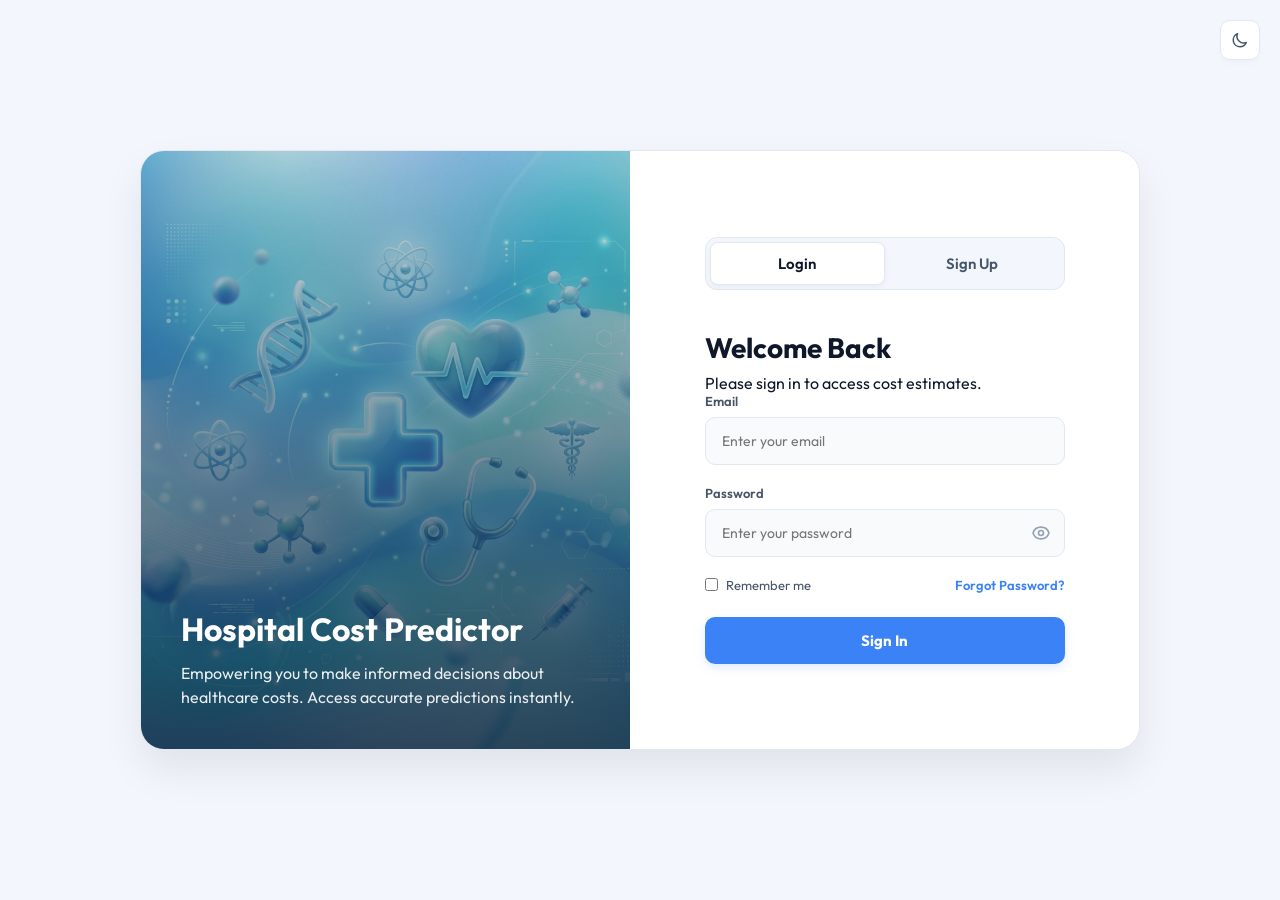
==== frontend/auth.html @ 9dcb3baa "update model" ====
<!-- 
Hospital Cost Estimator - Landing and Authentication Page (auth.html)
======================================================
This page serves as the entrypoint for users, providing:
1. Dual forms for User Signup and User Login..
2. Client-side theme switching (Light vs Dark mode) persisting in localStorage.
3. Password visibility toggle (show/hide password input).
4. Fetch-based asynchronous submissions communicating with Fflask backend API endpoints.
-->
<!DOCTYPE html>
<html lang="en">

<head>
    <meta charset="UTF-8">
    <meta name="viewport" content="width=device-width, initial-scale=1.0">
    <title>Hospital Cost Predictor - Welcome</title>
    <!-- Premium Font family selection from Google Fonts -->
    <link href="https://fonts.googleapis.com/css2?family=Outfit:wght@300;400;500;600;700&display=swap" rel="stylesheet">
    <!-- Links to auth.css which handles split layout and theme variables styling -->
    <link rel="stylesheet" href="auth.css">
</head>

<body>
    <!-- 
      Theme Toggle Button
      Allows toggle between light/dark themes by toggling '.dark-theme' class on <body>
    -->
    <button id="themeToggle" class="theme-toggle-btn" aria-label="Toggle Theme">
        <!-- SVG icon for Light Mode (Sun) -->
        <svg id="sunIcon" xmlns="http://www.w3.org/2000/svg" fill="none" viewBox="0 0 24 24" stroke="currentColor"
            style="display: none;">
            <path stroke-linecap="round" stroke-linejoin="round" stroke-width="2"
                d="M12 3v1m0 16v1m9-9h-1M4 9H3m15.364-6.364l-.707.707M6.343 17.657l-.707.707m12.728 0l-.707-.707M6.343 6.343l-.707-.707M14 12a2 2 0 11-4 0 2 2 0 014 0z" />
        </svg>
        <!-- SVG icon for Dark Mode (Moon) -->
        <svg id="moonIcon" xmlns="http://www.w3.org/2000/svg" fill="none" viewBox="0 0 24 24" stroke="currentColor">
            <path stroke-linecap="round" stroke-linejoin="round" stroke-width="2"
                d="M20.354 15.354A9 9 0 018.646 3.646 9.003 9.003 0 0012 21a9.003 9.003 0 008.354-5.646z" />
        </svg>
    </button>

    <!-- Split Screen Main Wrapper Container -->
    <div class="container">
        <!-- Left Panel: Graphic overlay and brand description -->
        <div class="left-panel">
            <div class="overlay"></div>
            <div class="content">
                <h1>Hospital Cost Predictor</h1>
                <p>Empowering you to make informed decisions about healthcare costs. Access accurate predictions
                    instantly.</p>
            </div>
        </div>

        <!-- Right Panel: Authentication Forms box -->
        <div class="right-panel">
            <div class="auth-box">
                <!-- Custom Alert Banner for UI notification messages -->
                <div id="authAlert" class="custom-alert"></div>

                <!-- Tab Toggle Controls (Login vs Sign Up) -->
                <div class="toggle-container">
                    <button class="toggle-btn active" id="btn-login" onclick="switchTab('login')">Login</button>
                    <button class="toggle-btn" id="btn-signup" onclick="switchTab('signup')">Sign Up</button>
                    <!-- Visual slider indicator that moves under the active tab -->
                    <div class="toggle-indicator" id="indicator"></div>
                </div>

                <!-- Login Form -->
                <form id="login-form" class="auth-form active">
                    <h2>Welcome Back</h2>
                    <p class="subtitle">Please sign in to access cost estimates.</p>
                    <div class="input-group">
                        <label for="login-email">Email</label>
                        <div class="input-wrapper">
                            <input type="email" id="login-email" name="email" placeholder="Enter your email" required>
                        </div>
                    </div>
                    <div class="input-group">
                        <label for="login-password">Password</label>
                        <div class="input-wrapper">
                            <input type="password" id="login-password" name="password" placeholder="Enter your password"
                                required>
                            <!-- Clickable element to show/hide plaintext password -->
                            <span class="password-toggle-icon" onclick="togglePasswordVisibility('login-password')">
                                <svg xmlns="http://www.w3.org/2000/svg" fill="none" viewBox="0 0 24 24"
                                    stroke="currentColor" stroke-width="2">
                                    <path stroke-linecap="round" stroke-linejoin="round"
                                        d="M15 12a3 3 0 11-6 0 3 3 0 016 0z" />
                                    <path stroke-linecap="round" stroke-linejoin="round"
                                        d="M2.458 12C3.732 7.943 7.523 5 12 5c4.478 0 8.268 2.943 9.542 7-1.274 4.057-5.064 7-9.542 7-4.477 0-8.268-2.943-9.542-7z" />
                                </svg>
                            </span>
                        </div>
                    </div>
                    <div class="options">
                        <label class="remember">
                            <input type="checkbox"> Remember me
                        </label>
                        <a href="#" class="forgot">Forgot Password?</a>
                    </div>
                    <button type="submit" class="primary-btn">Sign In</button>
                </form>

                <!-- Signup Form -->
                <form id="signup-form" class="auth-form">
                    <h2>Create Account</h2>
                    <p class="subtitle">Sign up to get instant transparency ranges.</p>
                    <div class="input-group">
                        <label for="signup-name">Full Name</label>
                        <div class="input-wrapper">
                            <input type="text" id="signup-name" name="name" placeholder="Enter your name" required>
                        </div>
                    </div>
                    <div class="input-group">
                        <label for="signup-email">Email</label>
                        <div class="input-wrapper">
                            <input type="email" id="signup-email" name="email" placeholder="Enter your email" required>
                        </div>
                    </div>
                    <div class="input-group">
                        <label for="signup-password">Password</label>
                        <div class="input-wrapper">
                            <input type="password" id="signup-password" name="password" placeholder="Create a password"
                                required>
                            <!-- Clickable element to show/hide plaintext password -->
                            <span class="password-toggle-icon" onclick="togglePasswordVisibility('signup-password')">
                                <svg xmlns="http://www.w3.org/2000/svg" fill="none" viewBox="0 0 24 24"
                                    stroke="currentColor" stroke-width="2">
                                    <path stroke-linecap="round" stroke-linejoin="round"
                                        d="M15 12a3 3 0 11-6 0 3 3 0 016 0z" />
                                    <path stroke-linecap="round" stroke-linejoin="round"
                                        d="M2.458 12C3.732 7.943 7.523 5 12 5c4.478 0 8.268 2.943 9.542 7-1.274 4.057-5.064 7-9.542 7-4.477 0-8.268-2.943-9.542-7z" />
                                </svg>
                            </span>
                        </div>
                    </div>
                    <button type="submit" class="primary-btn">Create Account</button>
                </form>
            </div>
        </div>
    </div>

    <!-- Client-side Logic Script -->
    <script>
        // =====================================================================
        // Theme Toggle Manager
        // =====================================================================
        const themeToggleBtn = document.getElementById('themeToggle');
        const sunIcon = document.getElementById('sunIcon');
        const moonIcon = document.getElementById('moonIcon');

        // Check localStorage to apply user's preferred layout theme
        if (localStorage.getItem('theme') === 'dark') {
            document.body.classList.add('dark-theme');
            sunIcon.style.display = 'block';
            moonIcon.style.display = 'none';
        } else {
            document.body.classList.remove('dark-theme');
            sunIcon.style.display = 'none';
            moonIcon.style.display = 'block';
        }

        // Toggle stylesheet classes and icons on click
        themeToggleBtn.addEventListener('click', () => {
            document.body.classList.toggle('dark-theme');
            const isDark = document.body.classList.contains('dark-theme');
            localStorage.setItem('theme', isDark ? 'dark' : 'light');
            if (isDark) {
                sunIcon.style.display = 'block';
                moonIcon.style.display = 'none';
            } else {
                sunIcon.style.display = 'none';
                moonIcon.style.display = 'block';
            }
        });

        // =====================================================================
        // Alert Banners Helper Functions
        // =====================================================================
        const alertDiv = document.getElementById('authAlert');
        function hideAlert() {
            alertDiv.style.display = 'none';
        }
        function showAlert(msg) {
            alertDiv.textContent = msg;
            alertDiv.style.display = 'block';
        }

        // =====================================================================
        // Tab Navigation Toggle Logic
        // =====================================================================
        function switchTab(tab) {
            hideAlert();
            const loginForm = document.getElementById('login-form');
            const signupForm = document.getElementById('signup-form');
            const indicator = document.getElementById('indicator');
            const btnLogin = document.getElementById('btn-login');
            const btnSignup = document.getElementById('btn-signup');

            if (tab === 'login') {
                loginForm.classList.add('active');
                signupForm.classList.remove('active');
                indicator.style.transform = 'translateX(0)';
                btnLogin.classList.add('active');
                btnSignup.classList.remove('active');
            } else {
                signupForm.classList.add('active');
                loginForm.classList.remove('active');
                indicator.style.transform = 'translateX(100%)';
                btnSignup.classList.add('active');
                btnLogin.classList.remove('active');
            }
        }

        // =====================================================================
        // Password Visibility show/hide logic
        // =====================================================================
        function togglePasswordVisibility(inputId) {
            const passwordInput = document.getElementById(inputId);
            if (passwordInput.type === 'password') {
                passwordInput.type = 'text';
            } else {
                passwordInput.type = 'password';
            }
        }

        // =====================================================================
        // Sign In Request Submit API Call
        // =====================================================================
        document.getElementById('login-form').addEventListener('submit', function (e) {
            e.preventDefault(); // Prevent standard page reloads
            hideAlert();

            const email = document.getElementById('login-email').value;
            const password = document.getElementById('login-password').value;

            // Submit values asynchronously using Fetch API
            fetch('/api/login', {
                method: 'POST',
                headers: { 'Content-Type': 'application/json' },
                body: JSON.stringify({ email: email, password: password })
            })
                .then(response => {
                    if (!response.ok) {
                        return response.json().then(err => { throw new Error(err.message || 'Invalid email or password.') });
                    }
                    return response.json();
                })
                .then(data => {
                    if (data.success) {
                        // Redirect to prediction tool dashboard on success
                        window.location.href = '/index.html';
                    } else {
                        showAlert(data.message || 'Invalid email or password.');
                    }
                })
                .catch(err => {
                    console.error('Error:', err);
                    showAlert(err.message);
                });
        });

        // =====================================================================
        // Account Creation (Sign Up) Submit API Call
        // =====================================================================
        document.getElementById('signup-form').addEventListener('submit', function (e) {
            e.preventDefault(); // Prevent page refresh
            hideAlert();

            const name = document.getElementById('signup-name').value;
            const email = document.getElementById('signup-email').value;
            const password = document.getElementById('signup-password').value;

            fetch('/api/signup', {
                method: 'POST',
                headers: { 'Content-Type': 'application/json' },
                body: JSON.stringify({ name: name, email: email, password: password })
            })
                .then(response => {
                    if (!response.ok) {
                        return response.json().then(err => { throw new Error(err.message || 'Signup failed.') });
                    }
                    return response.json();
                })
                .then(data => {
                    if (data.success) {
                        // Immediately navigate into the index dashboard since signup automatically starts a session
                        window.location.href = '/index.html';
                    } else {
                        showAlert(data.message || 'Account creation failed.');
                    }
                })
                .catch(err => {
                    console.error('Error:', err);
                    showAlert(err.message);
                });
        });
    </script>
</body>

</html>
---- frontend/auth.css ----
/*
Hospital Cost Estimator - Authentication Layout Stylesheet (auth.css)
==================================================================

This sheet controls the layout and styles of the landing/authentication page:
1. Design variables (Tokens) for CSS properties, enabling light and dark modes.
2. Split-screen layout (left panel image backdrop, right panel input form).
3. Sliding transition animations for toggle switches and modal fades.
4. Input fields, validation, error messages, and hover behaviors.
5. Responsive breakpoints for tablets and mobile devices.
*/

/* ==========================================
   1. Design Tokens & CSS Variables
   ========================================== */
:root {
    /* Light Mode Palette */
    --bg-primary: #f3f6fd;
    --bg-secondary: #ffffff;
    --bg-tertiary: #f8fafc;
    --text-primary: #0f172a;
    --text-secondary: #475569;
    --text-muted: #94a3b8;
    --border-color: #e2e8f0;
    --accent-blue: #3b82f6;
    --accent-blue-hover: #2563eb;
    --shadow-lg: 0 20px 40px rgba(0, 0, 0, 0.08);
    --input-border-radius: 10px;
    --transition-speed: 0.3s;
}

body.dark-theme {
    /* Dark Mode Palette overrides */
    --bg-primary: #080c14;
    --bg-secondary: #111722;
    --bg-tertiary: #19212f;
    --text-primary: #f1f5f9;
    --text-secondary: #94a3b8;
    --text-muted: #57657a;
    --border-color: #242f41;
    --accent-blue: #3b82f6;
    --accent-blue-hover: #60a5fa;
    --shadow-lg: 0 20px 40px rgba(0, 0, 0, 0.3);
}

/* ==========================================
   2. Core Document Styles
   ========================================== */
* {
    margin: 0;
    padding: 0;
    box-sizing: border-box;
    font-family: 'Outfit', sans-serif;
}

body {
    background-color: var(--bg-primary);
    color: var(--text-primary);
    display: flex;
    justify-content: center;
    align-items: center;
    min-height: 100vh;
    padding: 20px;
    transition: background-color var(--transition-speed) ease, color var(--transition-speed) ease;
}

/* ==========================================
   3. Float Theme Toggle Switch
   ========================================== */
.theme-toggle-btn {
    position: absolute;
    top: 20px;
    right: 20px;
    display: flex;
    align-items: center;
    justify-content: center;
    width: 40px;
    height: 40px;
    background: var(--bg-secondary);
    border: 1px solid var(--border-color);
    border-radius: 10px;
    color: var(--text-secondary);
    cursor: pointer;
    transition: all var(--transition-speed) ease;
    box-shadow: 0 4px 6px rgba(0, 0, 0, 0.02);
    z-index: 100;
}

.theme-toggle-btn:hover {
    color: var(--accent-blue);
    border-color: var(--accent-blue);
    transform: translateY(-2px);
    box-shadow: 0 8px 15px rgba(0, 0, 0, 0.05);
}

.theme-toggle-btn svg {
    width: 18px;
    height: 18px;
}

/* ==========================================
   4. Split-Screen Main Wrapper Container
   ========================================== */
.container {
    width: 1000px;
    height: 600px;
    background: var(--bg-secondary);
    border-radius: 24px;
    box-shadow: var(--shadow-lg);
    display: flex;
    overflow: hidden;
    border: 1px solid var(--border-color);
    transition: background-color var(--transition-speed) ease, border-color var(--transition-speed) ease;
    position: relative;
}

/* Left Panel - Graphical Info display */
.left-panel {
    flex: 1;
    background: url('auth_bg.png') no-repeat center center;
    background-size: cover;
    position: relative;
    display: flex;
    align-items: flex-end;
    padding: 40px;
}

/* Dark gradient overlay to ensure text remains legible against backdrop */
.overlay {
    position: absolute;
    top: 0;
    left: 0;
    right: 0;
    bottom: 0;
    background: linear-gradient(to bottom, rgba(10, 37, 64, 0.15), rgba(10, 37, 64, 0.85));
}

.left-panel .content {
    position: relative;
    z-index: 1;
    color: #ffffff;
}

.left-panel h1 {
    font-size: 32px;
    font-weight: 700;
    margin-bottom: 12px;
}

.left-panel p {
    font-size: 16px;
    line-height: 1.5;
    opacity: 0.9;
}

/* Right Panel - Input Form Display */
.right-panel {
    flex: 1;
    padding: 60px 50px;
    display: flex;
    flex-direction: column;
    justify-content: center;
    position: relative;
    background: var(--bg-secondary);
}

.auth-box {
    width: 100%;
    max-width: 360px;
    margin: 0 auto;
}

/* ==========================================
   5. Authentication Toggle Selector Tabs
   ========================================== */
.toggle-container {
    display: flex;
    position: relative;
    background: var(--bg-primary);
    border-radius: 12px;
    padding: 4px;
    margin-bottom: 40px;
    border: 1px solid var(--border-color);
}

.toggle-btn {
    flex: 1;
    border: none;
    background: transparent;
    padding: 12px 0;
    font-size: 15px;
    font-weight: 600;
    color: var(--text-secondary);
    cursor: pointer;
    position: relative;
    z-index: 2;
    transition: color var(--transition-speed) ease;
}

.toggle-btn.active {
    color: var(--text-primary);
}

/* Sliding tab indicator under the current selection */
.toggle-indicator {
    position: absolute;
    top: 4px;
    left: 4px;
    width: calc(50% - 4px);
    height: calc(100% - 8px);
    background: var(--bg-secondary);
    border-radius: 8px;
    box-shadow: 0 2px 6px rgba(0, 0, 0, 0.05);
    z-index: 1;
    transition: transform var(--transition-speed) cubic-bezier(0.4, 0, 0.2, 1);
    border: 1px solid var(--border-color);
}

/* ==========================================
   6. Input Forms & Form Elements
   ========================================== */
.auth-form {
    display: none;
    animation: fadeIn 0.4s ease forwards;
}

.auth-form.active {
    display: block;
}

@keyframes fadeIn {
    from {
        opacity: 0;
        transform: translateY(10px);
    }

    to {
        opacity: 1;
        transform: translateY(0);
    }
}

h2 {
    font-size: 28px;
    color: var(--text-primary);
    margin-bottom: 8px;
    font-weight: 700;
}

.input-group {
    margin-bottom: 20px;
}

.input-group label {
    display: block;
    font-size: 13px;
    font-weight: 600;
    color: var(--text-secondary);
    margin-bottom: 8px;
}

.input-wrapper {
    position: relative;
    width: 100%;
}

.input-group input {
    width: 100%;
    padding: 14px 16px;
    border: 1.5px solid var(--border-color);
    border-radius: var(--input-border-radius);
    font-size: 14px;
    color: var(--text-primary);
    background: var(--bg-tertiary);
    transition: all var(--transition-speed) ease;
}

.input-group input:focus {
    outline: none;
    border-color: var(--accent-blue);
    background: var(--bg-secondary);
    box-shadow: 0 0 0 4px rgba(59, 130, 246, 0.1);
}

/* Password eye toggle positioning */
.password-toggle-icon {
    position: absolute;
    right: 14px;
    top: 50%;
    transform: translateY(-50%);
    cursor: pointer;
    color: var(--text-muted);
    transition: color var(--transition-speed) ease;
}

.password-toggle-icon:hover {
    color: var(--text-secondary);
}

.password-toggle-icon svg {
    width: 20px;
    height: 20px;
    display: block;
}

.options {
    display: flex;
    justify-content: space-between;
    align-items: center;
    margin-bottom: 24px;
}

.remember {
    display: flex;
    align-items: center;
    font-size: 13px;
    color: var(--text-secondary);
    cursor: pointer;
}

.remember input {
    margin-right: 8px;
    cursor: pointer;
}

.forgot {
    font-size: 13px;
    color: var(--accent-blue);
    text-decoration: none;
    font-weight: 600;
}

.forgot:hover {
    text-decoration: underline;
    color: var(--accent-blue-hover);
}

/* Submit Action Button styling */
.primary-btn {
    width: 100%;
    padding: 14px;
    background: var(--accent-blue);
    color: #ffffff;
    border: none;
    border-radius: var(--input-border-radius);
    font-size: 15px;
    font-weight: 700;
    cursor: pointer;
    transition: all var(--transition-speed) ease, transform 0.1s ease;
    box-shadow: 0 4px 10px rgba(59, 130, 246, 0.15);
}

.primary-btn:hover {
    background: var(--accent-blue-hover);
    box-shadow: 0 6px 15px rgba(59, 130, 246, 0.25);
}

.primary-btn:active {
    transform: scale(0.98);
}

/* Custom Alert Banner layout */
.custom-alert {
    background-color: var(--danger-red-light);
    border: 1px solid var(--danger-red-border);
    color: var(--danger-red);
    padding: 12px 16px;
    border-radius: 8px;
    font-size: 13.5px;
    font-weight: 500;
    margin-bottom: 20px;
    display: none;
    animation: fadeIn 0.3s ease forwards;
}

/* ==========================================
   7. Responsive Rules (Mobile & Tablet)
   ========================================== */
@media (max-width: 900px) {
    .container {
        width: 90%;
        height: auto;
        flex-direction: column;
    }

    .left-panel {
        height: 180px;
        padding: 30px;
    }

    .right-panel {
        padding: 40px 30px;
    }
}
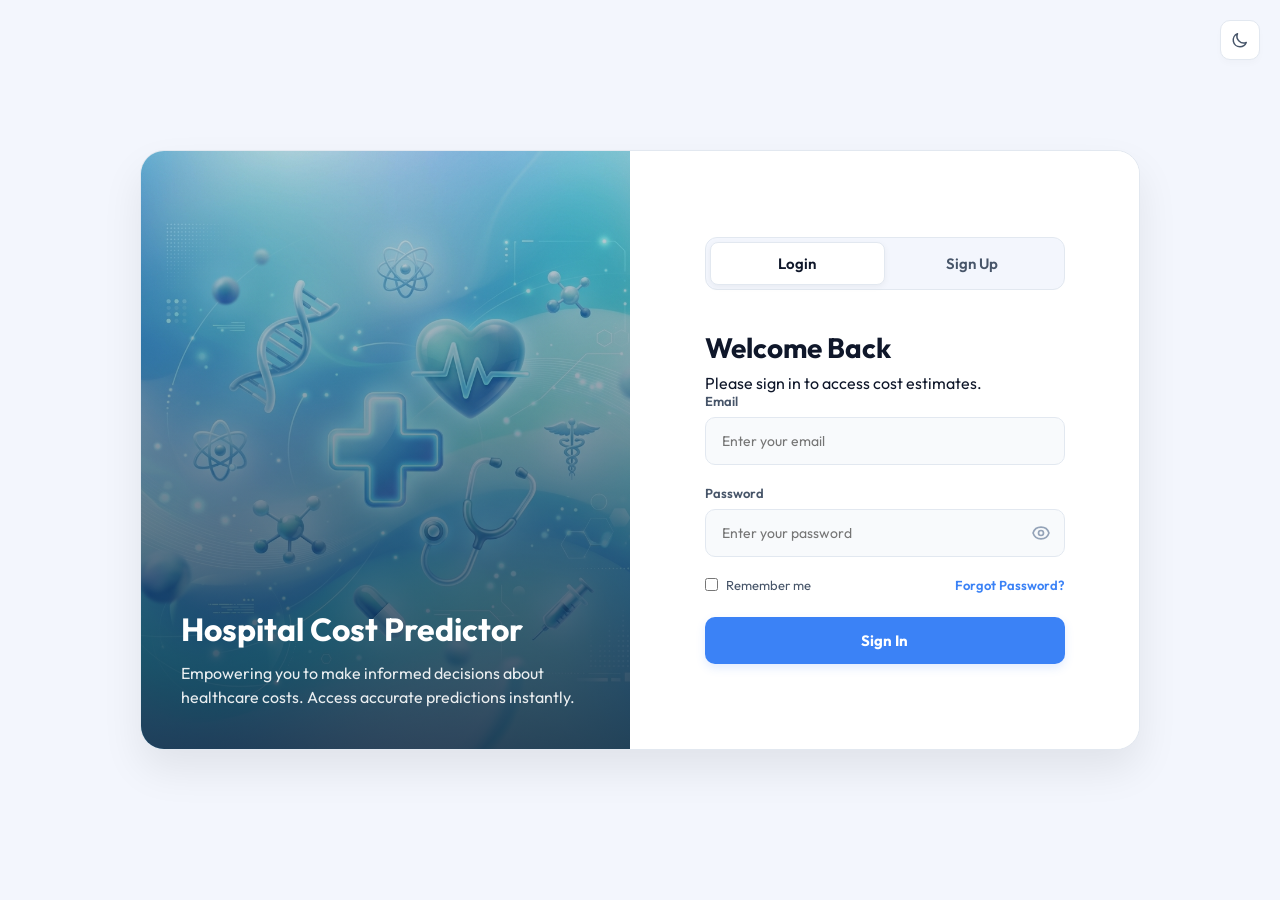
==== commit b54ce767: "changes" ====
--- a/frontend/auth.html
+++ b/frontend/auth.html
@@ -1,11 +1,11 @@
 <!-- 
 Hospital Cost Estimator - Landing and Authentication Page (auth.html)
-======================================================
+=========================
 This page serves as the entrypoint for users, providing:
-1. Dual forms for User Signup and User Login..
-2. Client-side theme switching (Light vs Dark mode) persisting in localStorage.
+1. Dual forms for User Signup and User Login.
+2. Client-side theme switching (Light vs Dark mode) persisting in localStorage..
 3. Password visibility toggle (show/hide password input).
-4. Fetch-based asynchronous submissions communicating with Fflask backend API endpoints.
+4. Fetch-based asynchronous submissions communicating with Flask backend API endpoints.
 -->
 <!DOCTYPE html>
 <html lang="en">
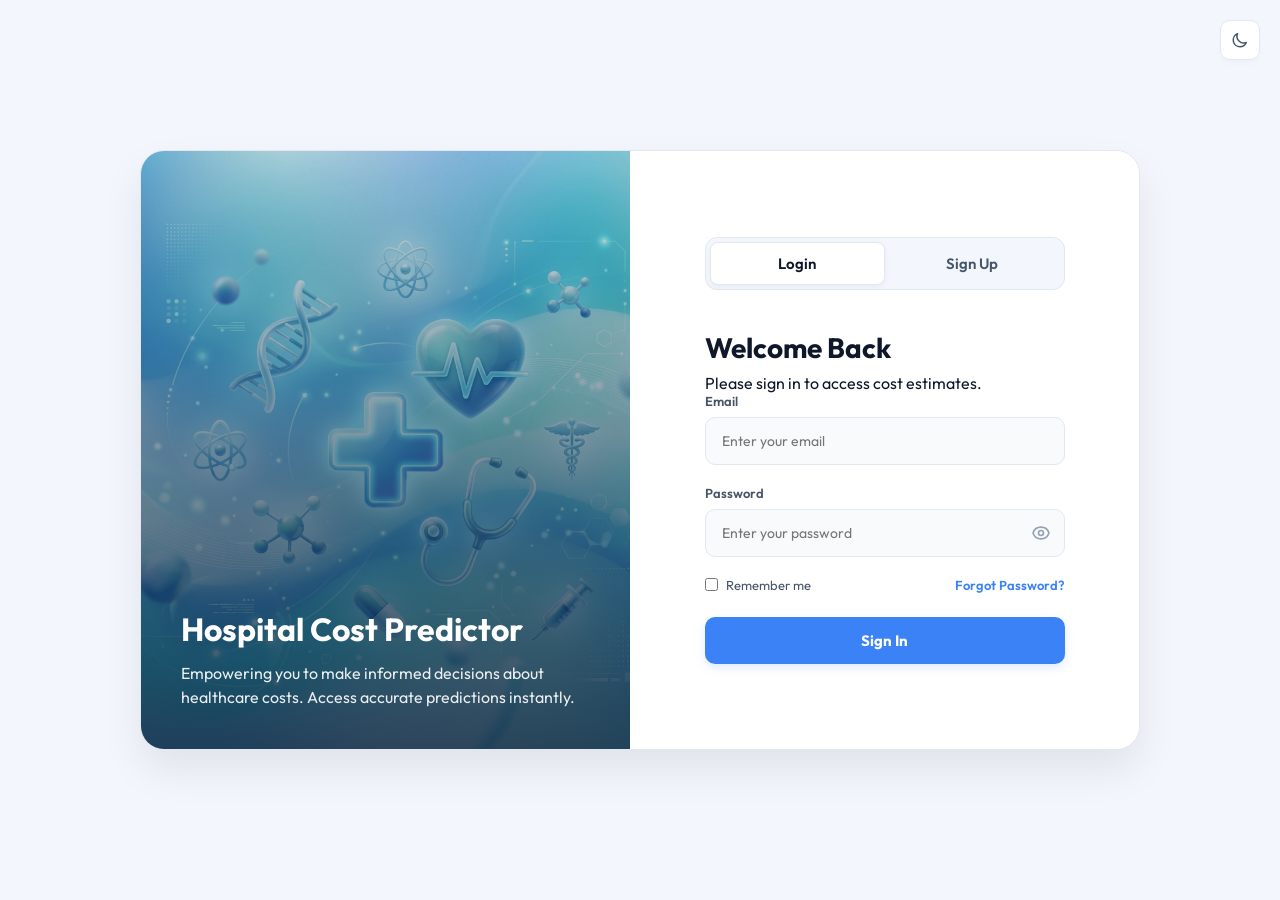
==== commit 236f7c52: "changes" ====
--- a/frontend/auth.html
+++ b/frontend/auth.html
@@ -1,6 +1,6 @@
 <!-- 
 Hospital Cost Estimator - Landing and Authentication Page (auth.html)
-=========================
+=======================
 This page serves as the entrypoint for users, providing:
 1. Dual forms for User Signup and User Login.
 2. Client-side theme switching (Light vs Dark mode) persisting in localStorage..
